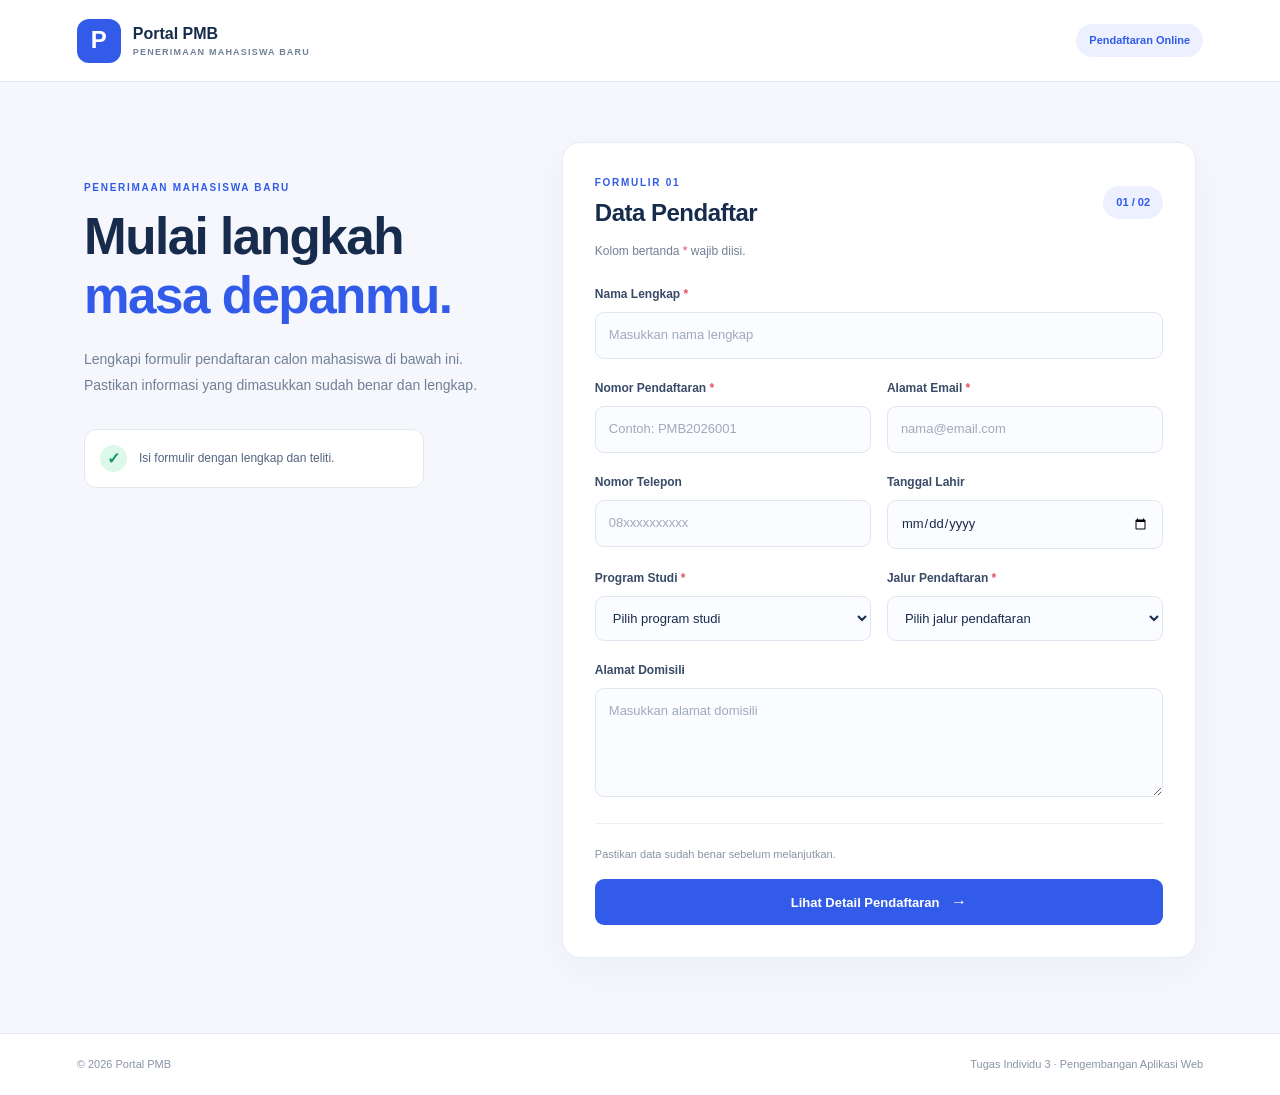
==== tugas3/index.html @ a6101b6f "ngerjain tugas minggu 3" ====
<!DOCTYPE html>
<html lang="id">
<head>
    <meta charset="UTF-8">
    <meta name="viewport" content="width=device-width, initial-scale=1.0">
    <title>Pendaftaran Mahasiswa | Portal PMB</title>
    <link rel="stylesheet" href="style.css">
</head>
<body>

    <header class="site-header">
        <a href="index.html" class="brand">
            <div class="brand-logo">P</div>
            <div class="brand-text">
                <strong>Portal PMB</strong>
                <span>PENERIMAAN MAHASISWA BARU</span>
            </div>
        </a>

        <span class="header-badge">Pendaftaran Online</span>
    </header>

    <main class="page-container">

        <section class="intro-section">
            <p class="eyebrow">PENERIMAAN MAHASISWA BARU</p>

            <h1>
                Mulai langkah<br>
                <span>masa depanmu.</span>
            </h1>

            <p class="intro-description">
                Lengkapi formulir pendaftaran calon mahasiswa di bawah ini.
                Pastikan informasi yang dimasukkan sudah benar dan lengkap.
            </p>

            <div class="info-card">
                <span class="check-icon">✓</span>
                <p>Isi formulir dengan lengkap dan teliti.</p>
            </div>
        </section>

        <section class="form-card">
            <div class="section-heading">
                <div>
                    <p class="eyebrow">FORMULIR 01</p>
                    <h2>Data Pendaftar</h2>
                </div>

                <span class="step-badge">01 / 02</span>
            </div>

            <p class="form-description">
                Kolom bertanda <span class="required">*</span> wajib diisi.
            </p>

            <!-- Formulir menggunakan metode GET -->
            <form action="detail.html" method="get">

                <div class="form-grid">

                    <div class="form-group full-width">
                        <label for="nama">
                            Nama Lengkap <span class="required">*</span>
                        </label>

                        <input
                            type="text"
                            id="nama"
                            name="nama"
                            placeholder="Masukkan nama lengkap"
                            required
                        >
                    </div>

                    <div class="form-group">
                        <label for="nomor">
                            Nomor Pendaftaran <span class="required">*</span>
                        </label>

                        <input
                            type="text"
                            id="nomor"
                            name="nomor"
                            placeholder="Contoh: PMB2026001"
                            required
                        >
                    </div>

                    <div class="form-group">
                        <label for="email">
                            Alamat Email <span class="required">*</span>
                        </label>

                        <input
                            type="email"
                            id="email"
                            name="email"
                            placeholder="nama@email.com"
                            required
                        >
                    </div>

                    <div class="form-group">
                        <label for="telepon">Nomor Telepon</label>

                        <input
                            type="tel"
                            id="telepon"
                            name="telepon"
                            placeholder="08xxxxxxxxxx"
                        >
                    </div>

                    <div class="form-group">
                        <label for="tanggal">Tanggal Lahir</label>

                        <input
                            type="date"
                            id="tanggal"
                            name="tanggal_lahir"
                        >
                    </div>

                    <div class="form-group">
                        <label for="program-studi">
                            Program Studi <span class="required">*</span>
                        </label>

                        <select
                            id="program-studi"
                            name="program_studi"
                            required
                        >
                            <option value="">Pilih program studi</option>
                            <option value="Informatika">Informatika</option>
                            <option value="Sistem Informasi">Sistem Informasi</option>
                            <option value="Teknik Elektro">Teknik Elektro</option>
                            <option value="Teknik Industri">Teknik Industri</option>
                            <option value="Teknik Sipil">Teknik Sipil</option>
                        </select>
                    </div>

                    <div class="form-group">
                        <label for="jalur">
                            Jalur Pendaftaran <span class="required">*</span>
                        </label>

                        <select id="jalur" name="jalur" required>
                            <option value="">Pilih jalur pendaftaran</option>
                            <option value="Reguler">Reguler</option>
                            <option value="Prestasi">Prestasi</option>
                            <option value="Mandiri">Mandiri</option>
                        </select>
                    </div>

                    <div class="form-group full-width">
                        <label for="alamat">Alamat Domisili</label>

                        <textarea
                            id="alamat"
                            name="alamat"
                            rows="4"
                            placeholder="Masukkan alamat domisili"
                        ></textarea>
                    </div>

                </div>

                <div class="form-footer">
                    <p>Pastikan data sudah benar sebelum melanjutkan.</p>

                    <button type="submit" class="submit-button">
                        Lihat Detail Pendaftaran
                        <span aria-hidden="true">→</span>
                    </button>
                </div>

            </form>
        </section>

    </main>

    <footer class="site-footer">
        <p>© 2026 Portal PMB</p>
        <p>Tugas Individu 3 · Pengembangan Aplikasi Web</p>
    </footer>

</body>
</html>
---- tugas3/style.css ----
/* ==============================
   1. VARIABEL DAN RESET
============================== */

:root {
    --primary: #315be8;
    --primary-dark: #2145c2;
    --text: #172b4d;
    --muted: #718096;
    --border: #e2e8f0;
    --background: #f5f7fc;
    --white: #ffffff;
    --success: #15976b;
}

* {
    box-sizing: border-box;
    margin: 0;
    padding: 0;
}

body {
    font-family: Arial, Helvetica, sans-serif;
    background: var(--background);
    color: var(--text);
    line-height: 1.6;
}

a {
    text-decoration: none;
    color: inherit;
}

/* ==============================
   2. HEADER DAN BRAND
============================== */

.site-header {
    min-height: 82px;
    padding: 16px max(6%, calc((100% - 1160px) / 2));
    background: var(--white);
    border-bottom: 1px solid var(--border);

    display: flex;
    align-items: center;
    justify-content: space-between;
    gap: 18px;
}

.brand {
    display: flex;
    align-items: center;
    gap: 12px;
}

.brand-logo {
    width: 44px;
    height: 44px;
    background: var(--primary);
    color: var(--white);
    border-radius: 12px;

    display: grid;
    place-items: center;

    font-size: 24px;
    font-weight: bold;
}

.brand-text {
    display: flex;
    flex-direction: column;
    line-height: 1.5;
}

.brand-text strong {
    font-size: 16px;
    font-weight: 700;
}

.brand-text span {
    font-size: 9px;
    letter-spacing: 1.2px;
    color: var(--muted);
    font-weight: bold;
}

.header-badge,
.step-badge,
.status-badge {
    display: inline-block;
    border-radius: 30px;
    padding: 8px 13px;
    font-size: 11px;
    font-weight: bold;
    white-space: nowrap;
}

.header-badge,
.step-badge {
    background: #edf1ff;
    color: var(--primary);
}

.status-badge {
    background: #e5f8ef;
    color: var(--success);
}

/* ==============================
   3. LAYOUT HALAMAN PENDAFTARAN
============================== */

.page-container {
    max-width: 1160px;
    margin: 0 auto;
    padding: 60px 24px 75px;

    display: grid;
    grid-template-columns: 0.8fr 1.2fr;
    align-items: start;
    gap: 55px;
}

.intro-section {
    padding-top: 38px;
}

.eyebrow {
    color: var(--primary);
    font-size: 10px;
    font-weight: bold;
    letter-spacing: 1.7px;
    margin-bottom: 12px;
}

.intro-section h1,
.detail-intro h1 {
    font-size: clamp(36px, 4vw, 52px);
    line-height: 1.15;
    letter-spacing: -1.5px;
    margin-bottom: 20px;
}

.intro-section h1 span {
    color: var(--primary);
}

.intro-description {
    max-width: 440px;
    color: var(--muted);
    font-size: 14px;
    line-height: 1.9;
}

.info-card {
    display: flex;
    align-items: center;
    gap: 12px;

    max-width: 340px;
    margin-top: 30px;
    padding: 15px;

    background: var(--white);
    border: 1px solid var(--border);
    border-radius: 12px;
}

.info-card p {
    color: #536580;
    font-size: 12px;
}

.check-icon {
    width: 27px;
    height: 27px;
    flex-shrink: 0;

    display: grid;
    place-items: center;

    border-radius: 50%;
    background: #dcf8eb;
    color: var(--success);
    font-weight: bold;
}

/* ==============================
   4. KARTU DAN JUDUL BAGIAN
============================== */

.form-card,
.detail-card {
    background: var(--white);
    border: 1px solid #e7ecf4;
    border-radius: 18px;
    padding: 32px;

    box-shadow: 0 12px 40px rgba(28, 48, 88, 0.04);
}

.section-heading {
    display: flex;
    justify-content: space-between;
    align-items: center;
    gap: 14px;
}

.section-heading .eyebrow {
    margin-bottom: 5px;
}

.section-heading h2 {
    font-size: 24px;
    line-height: 1.4;
    letter-spacing: -0.5px;
}

.form-description {
    color: var(--muted);
    font-size: 12px;
    margin: 12px 0 24px;
}

.required {
    color: #e05266;
}

/* ==============================
   5. FORM DAN INPUT
============================== */

.form-grid {
    display: grid;
    grid-template-columns: repeat(2, minmax(0, 1fr));
    gap: 20px 16px;
}

.form-group {
    display: flex;
    flex-direction: column;
    gap: 8px;
    min-width: 0;
}

.full-width {
    grid-column: 1 / -1;
}

.form-group label {
    color: #394b68;
    font-size: 12px;
    font-weight: bold;
}

input,
select,
textarea {
    width: 100%;
    padding: 12px 13px;

    border: 1px solid #dfe6f0;
    border-radius: 9px;

    background: #fbfcff;
    color: var(--text);
    font: inherit;
    font-size: 13px;

    outline: none;
    transition: border-color 0.2s, box-shadow 0.2s;
}

input,
select {
    min-height: 45px;
}

textarea {
    min-height: 90px;
    resize: vertical;
}

input::placeholder,
textarea::placeholder {
    color: #a0aabb;
}

/* Efek saat kolom dipilih */

input:focus,
select:focus,
textarea:focus {
    border-color: #7190f5;
    box-shadow: 0 0 0 3px rgba(49, 91, 232, 0.12);
    background: var(--white);
}

/* ==============================
   6. TOMBOL DAN FOOTER FORM
============================== */

.form-footer {
    display: flex;
    flex-direction: column;
    align-items: flex-start;
    gap: 15px;

    margin-top: 26px;
    padding-top: 22px;
    border-top: 1px solid #edf0f5;
}

.form-footer p {
    color: #8994a7;
    font-size: 11px;
}

.submit-button {
    width: 100%;
    padding: 14px 18px;

    border: none;
    border-radius: 9px;

    background: var(--primary);
    color: var(--white);

    font-size: 13px;
    font-weight: bold;

    cursor: pointer;
    transition: background 0.2s, transform 0.2s;
}

.submit-button span {
    margin-left: 8px;
    font-size: 16px;
}

/* Efek hover pada tombol */

.submit-button:hover {
    background: var(--primary-dark);
    transform: translateY(-1px);
}

/* ==============================
   7. LAYOUT HALAMAN DETAIL
============================== */

.detail-container {
    max-width: 820px;
    margin: 0 auto;
    padding: 55px 24px 75px;
}

.success-icon {
    width: 48px;
    height: 48px;

    display: grid;
    place-items: center;

    background: #dcf8eb;
    color: var(--success);
    border-radius: 15px;

    font-size: 26px;
    font-weight: bold;
    margin-bottom: 24px;
}

.detail-intro h1 {
    font-size: clamp(34px, 5vw, 46px);
    margin-bottom: 12px;
}

.detail-intro .intro-description {
    max-width: 650px;
    margin-bottom: 28px;
}

.table-wrapper {
    width: 100%;
    overflow-x: auto;
}

/* ==============================
   8. TABEL DETAIL
============================== */

table {
    width: 100%;
    margin-top: 24px;
    border-collapse: collapse;
    font-size: 13px;
}

th,
td {
    padding: 15px 13px;
    text-align: left;
    vertical-align: top;
    border-bottom: 1px solid #edf0f5;
    overflow-wrap: anywhere;
}

th {
    width: 38%;
    background: #f8faff;
    color: #718096;
    font-weight: 600;
}

td {
    color: #263957;
    font-weight: 600;
}

/* Efek hover pada baris tabel */

tbody tr:hover th,
tbody tr:hover td {
    background: #eef3ff;
}

/* ==============================
   9. CATATAN DAN NAVIGASI
============================== */

.notice-box {
    margin: 24px 0;
    padding: 16px;

    border-radius: 10px;
    background: #f0f4ff;
    border-left: 4px solid var(--primary);

    font-size: 12px;
    color: #61718d;
    line-height: 1.8;
}

.notice-box strong {
    color: #294fbe;
}

.back-link {
    display: inline-flex;
    align-items: center;
    gap: 8px;

    color: var(--primary);
    font-size: 12px;
    font-weight: bold;
}

.back-link:hover {
    color: var(--primary-dark);
    text-decoration: underline;
}

/* ==============================
   10. FOOTER
============================== */

.site-footer {
    display: flex;
    justify-content: space-between;
    gap: 20px;

    padding: 22px max(6%, calc((100% - 1160px) / 2));

    background: var(--white);
    border-top: 1px solid var(--border);

    color: #8994a7;
    font-size: 11px;
}

/* ==============================
   11. RESPONSIVE TABLET
============================== */

@media (max-width: 850px) {
    .page-container {
        grid-template-columns: 1fr;
        gap: 30px;
        padding-top: 35px;
    }

    .intro-section {
        padding-top: 0;
    }

    .intro-section h1 {
        font-size: 42px;
    }

    .intro-description {
        max-width: 600px;
    }

    .info-card {
        margin-top: 20px;
    }
}

/* ==============================
   12. RESPONSIVE PONSEL
============================== */

@media (max-width: 520px) {
    .site-header {
        padding: 14px 16px;
        min-height: 72px;
        gap: 8px;
    }

    .brand {
        gap: 8px;
    }

    .brand-logo {
        width: 37px;
        height: 37px;
        font-size: 20px;
    }

    .brand-text strong {
        font-size: 13px;
    }

    .brand-text span {
        font-size: 7px;
        letter-spacing: 0.6px;
    }

    .header-badge {
        padding: 7px 9px;
        font-size: 9px;
    }

    .page-container {
        padding: 28px 14px 45px;
    }

    .intro-section h1 {
        font-size: 36px;
    }

    .form-card,
    .detail-card {
        padding: 21px 16px;
        border-radius: 14px;
    }

    .form-grid {
        grid-template-columns: 1fr;
    }

    .full-width {
        grid-column: auto;
    }

    .section-heading h2 {
        font-size: 21px;
    }

    .detail-container {
        padding: 35px 14px 50px;
    }

    .detail-intro h1 {
        font-size: 34px;
    }

    th,
    td {
        padding: 12px 9px;
        font-size: 11px;
    }

    th {
        width: 42%;
    }

    .site-footer {
        flex-direction: column;
        gap: 6px;
        padding: 18px;
    }
}
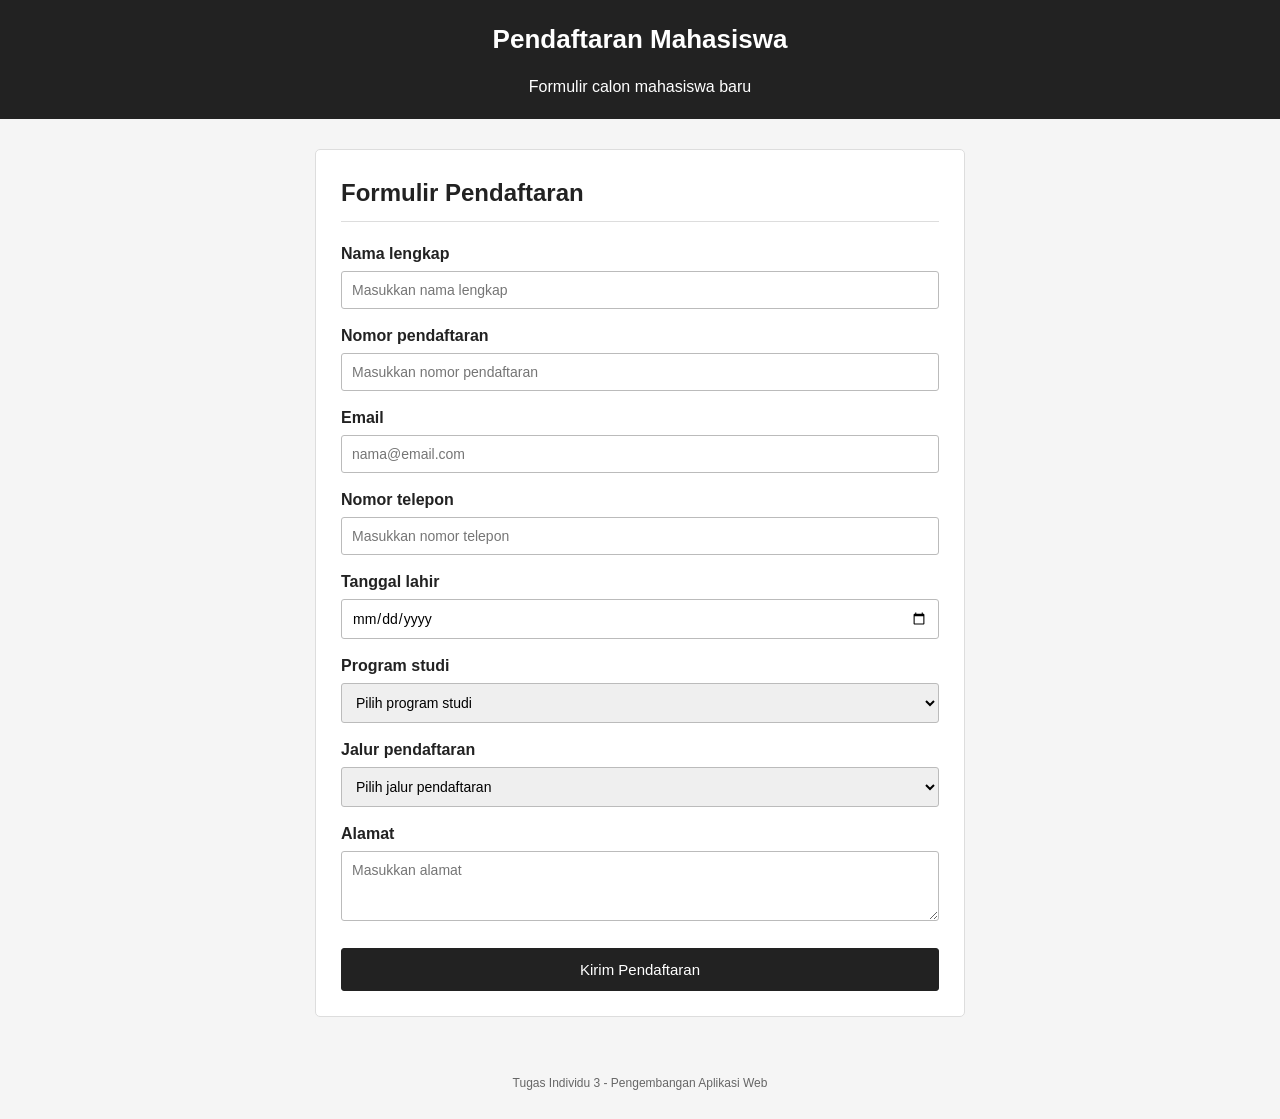
==== commit 0acfd6b1: "fix folder tugas3" ====
--- a/tugas3/index.html
+++ b/tugas3/index.html
@@ -4,188 +4,69 @@
 <head>
     <meta charset="UTF-8">
     <meta name="viewport" content="width=device-width, initial-scale=1.0">
-    <title>Pendaftaran Mahasiswa | Portal PMB</title>
+    <title>Formulir Pendaftaran</title>
     <link rel="stylesheet" href="style.css">
 </head>
 <body>
 
-    <header class="site-header">
-        <a href="index.html" class="brand">
-            <div class="brand-logo">P</div>
-            <div class="brand-text">
-                <strong>Portal PMB</strong>
-                <span>PENERIMAAN MAHASISWA BARU</span>
-            </div>
-        </a>
-
-        <span class="header-badge">Pendaftaran Online</span>
+    <header>
+        <h1>Pendaftaran Mahasiswa</h1>
+        <p>Formulir calon mahasiswa baru</p>
     </header>
 
-    <main class="page-container">
+    <main>
+        <h2>Formulir Pendaftaran</h2>
 
-        <section class="intro-section">
-            <p class="eyebrow">PENERIMAAN MAHASISWA BARU</p>
+        <form action="detail.html" method="get">
 
-            <h1>
-                Mulai langkah<br>
-                <span>masa depanmu.</span>
-            </h1>
+            <label for="nama">Nama lengkap</label>
+            <input type="text" id="nama" name="nama"
+              placeholder="Masukkan nama lengkap" required>
 
-            <p class="intro-description">
-                Lengkapi formulir pendaftaran calon mahasiswa di bawah ini.
-                Pastikan informasi yang dimasukkan sudah benar dan lengkap.
-            </p>
+            <label for="nomor">Nomor pendaftaran</label>
+            <input type="text" id="nomor" name="nomor"
+              placeholder="Masukkan nomor pendaftaran" required>
 
-            <div class="info-card">
-                <span class="check-icon">✓</span>
-                <p>Isi formulir dengan lengkap dan teliti.</p>
-            </div>
-        </section>
+            <label for="email">Email</label>
+            <input type="email" id="email" name="email"
+              placeholder="nama@email.com" required>
 
-        <section class="form-card">
-            <div class="section-heading">
-                <div>
-                    <p class="eyebrow">FORMULIR 01</p>
-                    <h2>Data Pendaftar</h2>
-                </div>
+            <label for="telepon">Nomor telepon</label>
+            <input type="tel" id="telepon" name="telepon"
+              placeholder="Masukkan nomor telepon">
 
-                <span class="step-badge">01 / 02</span>
-            </div>
+            <label for="tanggal">Tanggal lahir</label>
+            <input type="date" id="tanggal" name="tanggal_lahir">
 
-            <p class="form-description">
-                Kolom bertanda <span class="required">*</span> wajib diisi.
-            </p>
+            <label for="prodi">Program studi</label>
+            <select id="prodi" name="program_studi" required>
+                <option value="">Pilih program studi</option>
+                <option value="Informatika">Informatika</option>
+                <option value="Sistem Informasi">Sistem Informasi</option>
+                <option value="Teknik Elektro">Teknik Elektro</option>
+                <option value="Teknik Industri">Teknik Industri</option>
+                <option value="Teknik Sipil">Teknik Sipil</option>
+            </select>
 
-            <!-- Formulir menggunakan metode GET -->
-            <form action="detail.html" method="get">
+            <label for="jalur">Jalur pendaftaran</label>
+            <select id="jalur" name="jalur" required>
+                <option value="">Pilih jalur pendaftaran</option>
+                <option value="Reguler">Reguler</option>
+                <option value="Prestasi">Prestasi</option>
+                <option value="Mandiri">Mandiri</option>
+            </select>
 
-                <div class="form-grid">
+            <label for="alamat">Alamat</label>
+            <textarea id="alamat" name="alamat" rows="3"
+                      placeholder="Masukkan alamat"></textarea>
 
-                    <div class="form-group full-width">
-                        <label for="nama">
-                            Nama Lengkap <span class="required">*</span>
-                        </label>
+            <button type="submit">Kirim Pendaftaran</button>
 
-                        <input
-                            type="text"
-                            id="nama"
-                            name="nama"
-                            placeholder="Masukkan nama lengkap"
-                            required
-                        >
-                    </div>
-
-                    <div class="form-group">
-                        <label for="nomor">
-                            Nomor Pendaftaran <span class="required">*</span>
-                        </label>
-
-                        <input
-                            type="text"
-                            id="nomor"
-                            name="nomor"
-                            placeholder="Contoh: PMB2026001"
-                            required
-                        >
-                    </div>
-
-                    <div class="form-group">
-                        <label for="email">
-                            Alamat Email <span class="required">*</span>
-                        </label>
-
-                        <input
-                            type="email"
-                            id="email"
-                            name="email"
-                            placeholder="nama@email.com"
-                            required
-                        >
-                    </div>
-
-                    <div class="form-group">
-                        <label for="telepon">Nomor Telepon</label>
-
-                        <input
-                            type="tel"
-                            id="telepon"
-                            name="telepon"
-                            placeholder="08xxxxxxxxxx"
-                        >
-                    </div>
-
-                    <div class="form-group">
-                        <label for="tanggal">Tanggal Lahir</label>
-
-                        <input
-                            type="date"
-                            id="tanggal"
-                            name="tanggal_lahir"
-                        >
-                    </div>
-
-                    <div class="form-group">
-                        <label for="program-studi">
-                            Program Studi <span class="required">*</span>
-                        </label>
-
-                        <select
-                            id="program-studi"
-                            name="program_studi"
-                            required
-                        >
-                            <option value="">Pilih program studi</option>
-                            <option value="Informatika">Informatika</option>
-                            <option value="Sistem Informasi">Sistem Informasi</option>
-                            <option value="Teknik Elektro">Teknik Elektro</option>
-                            <option value="Teknik Industri">Teknik Industri</option>
-                            <option value="Teknik Sipil">Teknik Sipil</option>
-                        </select>
-                    </div>
-
-                    <div class="form-group">
-                        <label for="jalur">
-                            Jalur Pendaftaran <span class="required">*</span>
-                        </label>
-
-                        <select id="jalur" name="jalur" required>
-                            <option value="">Pilih jalur pendaftaran</option>
-                            <option value="Reguler">Reguler</option>
-                            <option value="Prestasi">Prestasi</option>
-                            <option value="Mandiri">Mandiri</option>
-                        </select>
-                    </div>
-
-                    <div class="form-group full-width">
-                        <label for="alamat">Alamat Domisili</label>
-
-                        <textarea
-                            id="alamat"
-                            name="alamat"
-                            rows="4"
-                            placeholder="Masukkan alamat domisili"
-                        ></textarea>
-                    </div>
-
-                </div>
-
-                <div class="form-footer">
-                    <p>Pastikan data sudah benar sebelum melanjutkan.</p>
-
-                    <button type="submit" class="submit-button">
-                        Lihat Detail Pendaftaran
-                        <span aria-hidden="true">→</span>
-                    </button>
-                </div>
-
-            </form>
-        </section>
-
+        </form>
     </main>
 
-    <footer class="site-footer">
-        <p>© 2026 Portal PMB</p>
-        <p>Tugas Individu 3 · Pengembangan Aplikasi Web</p>
+    <footer>
+        <p>Tugas Individu 3 - Pengembangan Aplikasi Web</p>
     </footer>
 
 </body>
--- a/tugas3/style.css
+++ b/tugas3/style.css
@@ -1,257 +1,55 @@
 
-/* ==============================
-   1. VARIABEL DAN RESET
-============================== */
-
-:root {
-    --primary: #315be8;
-    --primary-dark: #2145c2;
-    --text: #172b4d;
-    --muted: #718096;
-    --border: #e2e8f0;
-    --background: #f5f7fc;
-    --white: #ffffff;
-    --success: #15976b;
-}
-
+/* Pengaturan dasar */
 * {
     box-sizing: border-box;
-    margin: 0;
-    padding: 0;
 }
 
 body {
-    font-family: Arial, Helvetica, sans-serif;
-    background: var(--background);
-    color: var(--text);
-    line-height: 1.6;
-}
-
-a {
-    text-decoration: none;
-    color: inherit;
-}
-
-/* ==============================
-   2. HEADER DAN BRAND
-============================== */
-
-.site-header {
-    min-height: 82px;
-    padding: 16px max(6%, calc((100% - 1160px) / 2));
-    background: var(--white);
-    border-bottom: 1px solid var(--border);
-
-    display: flex;
-    align-items: center;
-    justify-content: space-between;
-    gap: 18px;
-}
-
-.brand {
-    display: flex;
-    align-items: center;
-    gap: 12px;
-}
-
-.brand-logo {
-    width: 44px;
-    height: 44px;
-    background: var(--primary);
-    color: var(--white);
-    border-radius: 12px;
-
-    display: grid;
-    place-items: center;
-
-    font-size: 24px;
-    font-weight: bold;
-}
-
-.brand-text {
-    display: flex;
-    flex-direction: column;
+    margin: 0;
+    font-family: Arial, sans-serif;
+    background-color: #f5f5f5;
+    color: #222;
     line-height: 1.5;
 }
 
-.brand-text strong {
-    font-size: 16px;
-    font-weight: 700;
+/* Header */
+header {
+    background-color: #222;
+    color: white;
+    text-align: center;
+    padding: 20px;
 }
 
-.brand-text span {
-    font-size: 9px;
-    letter-spacing: 1.2px;
-    color: var(--muted);
-    font-weight: bold;
+header h1 {
+    margin: 0;
+    font-size: 26px;
 }
 
-.header-badge,
-.step-badge,
-.status-badge {
-    display: inline-block;
-    border-radius: 30px;
-    padding: 8px 13px;
-    font-size: 11px;
-    font-weight: bold;
-    white-space: nowrap;
+header p {
+    margin-bottom: 0;
 }
 
-.header-badge,
-.step-badge {
-    background: #edf1ff;
-    color: var(--primary);
+/* Konten utama */
+main {
+    max-width: 650px;
+    margin: 30px auto;
+    padding: 25px;
+    background-color: white;
+    border: 1px solid #ddd;
+    border-radius: 5px;
 }
 
-.status-badge {
-    background: #e5f8ef;
-    color: var(--success);
+h2 {
+    margin-top: 0;
+    padding-bottom: 10px;
+    border-bottom: 1px solid #ddd;
 }
 
-/* ==============================
-   3. LAYOUT HALAMAN PENDAFTARAN
-============================== */
-
-.page-container {
-    max-width: 1160px;
-    margin: 0 auto;
-    padding: 60px 24px 75px;
-
-    display: grid;
-    grid-template-columns: 0.8fr 1.2fr;
-    align-items: start;
-    gap: 55px;
-}
-
-.intro-section {
-    padding-top: 38px;
-}
-
-.eyebrow {
-    color: var(--primary);
-    font-size: 10px;
-    font-weight: bold;
-    letter-spacing: 1.7px;
-    margin-bottom: 12px;
-}
-
-.intro-section h1,
-.detail-intro h1 {
-    font-size: clamp(36px, 4vw, 52px);
-    line-height: 1.15;
-    letter-spacing: -1.5px;
-    margin-bottom: 20px;
-}
-
-.intro-section h1 span {
-    color: var(--primary);
-}
-
-.intro-description {
-    max-width: 440px;
-    color: var(--muted);
-    font-size: 14px;
-    line-height: 1.9;
-}
-
-.info-card {
-    display: flex;
-    align-items: center;
-    gap: 12px;
-
-    max-width: 340px;
-    margin-top: 30px;
-    padding: 15px;
-
-    background: var(--white);
-    border: 1px solid var(--border);
-    border-radius: 12px;
-}
-
-.info-card p {
-    color: #536580;
-    font-size: 12px;
-}
-
-.check-icon {
-    width: 27px;
-    height: 27px;
-    flex-shrink: 0;
-
-    display: grid;
-    place-items: center;
-
-    border-radius: 50%;
-    background: #dcf8eb;
-    color: var(--success);
-    font-weight: bold;
-}
-
-/* ==============================
-   4. KARTU DAN JUDUL BAGIAN
-============================== */
-
-.form-card,
-.detail-card {
-    background: var(--white);
-    border: 1px solid #e7ecf4;
-    border-radius: 18px;
-    padding: 32px;
-
-    box-shadow: 0 12px 40px rgba(28, 48, 88, 0.04);
-}
-
-.section-heading {
-    display: flex;
-    justify-content: space-between;
-    align-items: center;
-    gap: 14px;
-}
-
-.section-heading .eyebrow {
+/* Formulir */
+label {
+    display: block;
+    margin-top: 15px;
     margin-bottom: 5px;
-}
-
-.section-heading h2 {
-    font-size: 24px;
-    line-height: 1.4;
-    letter-spacing: -0.5px;
-}
-
-.form-description {
-    color: var(--muted);
-    font-size: 12px;
-    margin: 12px 0 24px;
-}
-
-.required {
-    color: #e05266;
-}
-
-/* ==============================
-   5. FORM DAN INPUT
-============================== */
-
-.form-grid {
-    display: grid;
-    grid-template-columns: repeat(2, minmax(0, 1fr));
-    gap: 20px 16px;
-}
-
-.form-group {
-    display: flex;
-    flex-direction: column;
-    gap: 8px;
-    min-width: 0;
-}
-
-.full-width {
-    grid-column: 1 / -1;
-}
-
-.form-group label {
-    color: #394b68;
-    font-size: 12px;
     font-weight: bold;
 }
 
@@ -259,338 +57,95 @@
 select,
 textarea {
     width: 100%;
-    padding: 12px 13px;
-
-    border: 1px solid #dfe6f0;
-    border-radius: 9px;
-
-    background: #fbfcff;
-    color: var(--text);
-    font: inherit;
-    font-size: 13px;
-
-    outline: none;
-    transition: border-color 0.2s, box-shadow 0.2s;
+    padding: 10px;
+    border: 1px solid #bbb;
+    border-radius: 3px;
+    font-family: inherit;
+    font-size: 14px;
 }
-
-input,
-select {
-    min-height: 45px;
-}
-
-textarea {
-    min-height: 90px;
-    resize: vertical;
-}
-
-input::placeholder,
-textarea::placeholder {
-    color: #a0aabb;
-}
-
-/* Efek saat kolom dipilih */
 
 input:focus,
 select:focus,
 textarea:focus {
-    border-color: #7190f5;
-    box-shadow: 0 0 0 3px rgba(49, 91, 232, 0.12);
-    background: var(--white);
+    outline: 1px solid #222;
+    border-color: #222;
 }
 
-/* ==============================
-   6. TOMBOL DAN FOOTER FORM
-============================== */
-
-.form-footer {
-    display: flex;
-    flex-direction: column;
-    align-items: flex-start;
-    gap: 15px;
-
-    margin-top: 26px;
-    padding-top: 22px;
-    border-top: 1px solid #edf0f5;
+/* Tombol */
+button {
+    width: 100%;
+    margin-top: 20px;
+    padding: 12px;
+    border: 1px solid #222;
+    border-radius: 3px;
+    background-color: #222;
+    color: white;
+    font-size: 15px;
+    cursor: pointer;
 }
 
-.form-footer p {
-    color: #8994a7;
-    font-size: 11px;
+button:hover {
+    background-color: white;
+    color: #222;
 }
 
-.submit-button {
-    width: 100%;
-    padding: 14px 18px;
-
-    border: none;
-    border-radius: 9px;
-
-    background: var(--primary);
-    color: var(--white);
-
-    font-size: 13px;
-    font-weight: bold;
-
-    cursor: pointer;
-    transition: background 0.2s, transform 0.2s;
-}
-
-.submit-button span {
-    margin-left: 8px;
-    font-size: 16px;
-}
-
-/* Efek hover pada tombol */
-
-.submit-button:hover {
-    background: var(--primary-dark);
-    transform: translateY(-1px);
-}
-
-/* ==============================
-   7. LAYOUT HALAMAN DETAIL
-============================== */
-
-.detail-container {
-    max-width: 820px;
-    margin: 0 auto;
-    padding: 55px 24px 75px;
-}
-
-.success-icon {
-    width: 48px;
-    height: 48px;
-
-    display: grid;
-    place-items: center;
-
-    background: #dcf8eb;
-    color: var(--success);
-    border-radius: 15px;
-
-    font-size: 26px;
-    font-weight: bold;
-    margin-bottom: 24px;
-}
-
-.detail-intro h1 {
-    font-size: clamp(34px, 5vw, 46px);
-    margin-bottom: 12px;
-}
-
-.detail-intro .intro-description {
-    max-width: 650px;
-    margin-bottom: 28px;
-}
-
-.table-wrapper {
-    width: 100%;
-    overflow-x: auto;
-}
-
-/* ==============================
-   8. TABEL DETAIL
-============================== */
-
+/* Tabel detail */
 table {
     width: 100%;
-    margin-top: 24px;
+    margin-top: 20px;
     border-collapse: collapse;
-    font-size: 13px;
 }
 
 th,
 td {
-    padding: 15px 13px;
+    padding: 12px;
+    border: 1px solid #ccc;
     text-align: left;
-    vertical-align: top;
-    border-bottom: 1px solid #edf0f5;
     overflow-wrap: anywhere;
 }
 
 th {
-    width: 38%;
-    background: #f8faff;
-    color: #718096;
-    font-weight: 600;
+    width: 40%;
+    background-color: #eee;
 }
 
-td {
-    color: #263957;
-    font-weight: 600;
+tr:hover {
+    background-color: #f5f5f5;
 }
 
-/* Efek hover pada baris tabel */
-
-tbody tr:hover th,
-tbody tr:hover td {
-    background: #eef3ff;
-}
-
-/* ==============================
-   9. CATATAN DAN NAVIGASI
-============================== */
-
-.notice-box {
-    margin: 24px 0;
-    padding: 16px;
-
-    border-radius: 10px;
-    background: #f0f4ff;
-    border-left: 4px solid var(--primary);
-
-    font-size: 12px;
-    color: #61718d;
-    line-height: 1.8;
-}
-
-.notice-box strong {
-    color: #294fbe;
-}
-
+/* Link kembali */
 .back-link {
-    display: inline-flex;
-    align-items: center;
-    gap: 8px;
-
-    color: var(--primary);
-    font-size: 12px;
-    font-weight: bold;
+    display: inline-block;
+    margin-top: 20px;
+    color: #222;
 }
 
 .back-link:hover {
-    color: var(--primary-dark);
-    text-decoration: underline;
+    text-decoration: none;
 }
 
-/* ==============================
-   10. FOOTER
-============================== */
-
-.site-footer {
-    display: flex;
-    justify-content: space-between;
-    gap: 20px;
-
-    padding: 22px max(6%, calc((100% - 1160px) / 2));
-
-    background: var(--white);
-    border-top: 1px solid var(--border);
-
-    color: #8994a7;
-    font-size: 11px;
+/* Footer */
+footer {
+    text-align: center;
+    padding: 15px;
+    color: #666;
+    font-size: 12px;
 }
 
-/* ==============================
-   11. RESPONSIVE TABLET
-============================== */
-
-@media (max-width: 850px) {
-    .page-container {
-        grid-template-columns: 1fr;
-        gap: 30px;
-        padding-top: 35px;
+/* Tampilan layar kecil */
+@media (max-width: 600px) {
+    main {
+        margin: 15px;
+        padding: 18px;
     }
 
-    .intro-section {
-        padding-top: 0;
-    }
-
-    .intro-section h1 {
-        font-size: 42px;
-    }
-
-    .intro-description {
-        max-width: 600px;
-    }
-
-    .info-card {
-        margin-top: 20px;
-    }
-}
-
-/* ==============================
-   12. RESPONSIVE PONSEL
-============================== */
-
-@media (max-width: 520px) {
-    .site-header {
-        padding: 14px 16px;
-        min-height: 72px;
-        gap: 8px;
-    }
-
-    .brand {
-        gap: 8px;
-    }
-
-    .brand-logo {
-        width: 37px;
-        height: 37px;
-        font-size: 20px;
-    }
-
-    .brand-text strong {
-        font-size: 13px;
-    }
-
-    .brand-text span {
-        font-size: 7px;
-        letter-spacing: 0.6px;
-    }
-
-    .header-badge {
-        padding: 7px 9px;
-        font-size: 9px;
-    }
-
-    .page-container {
-        padding: 28px 14px 45px;
-    }
-
-    .intro-section h1 {
-        font-size: 36px;
-    }
-
-    .form-card,
-    .detail-card {
-        padding: 21px 16px;
-        border-radius: 14px;
-    }
-
-    .form-grid {
-        grid-template-columns: 1fr;
-    }
-
-    .full-width {
-        grid-column: auto;
-    }
-
-    .section-heading h2 {
-        font-size: 21px;
-    }
-
-    .detail-container {
-        padding: 35px 14px 50px;
-    }
-
-    .detail-intro h1 {
-        font-size: 34px;
+    header h1 {
+        font-size: 22px;
     }
 
     th,
     td {
-        padding: 12px 9px;
-        font-size: 11px;
-    }
-
-    th {
-        width: 42%;
-    }
-
-    .site-footer {
-        flex-direction: column;
-        gap: 6px;
-        padding: 18px;
+        padding: 8px;
+        font-size: 13px;
     }
 }
